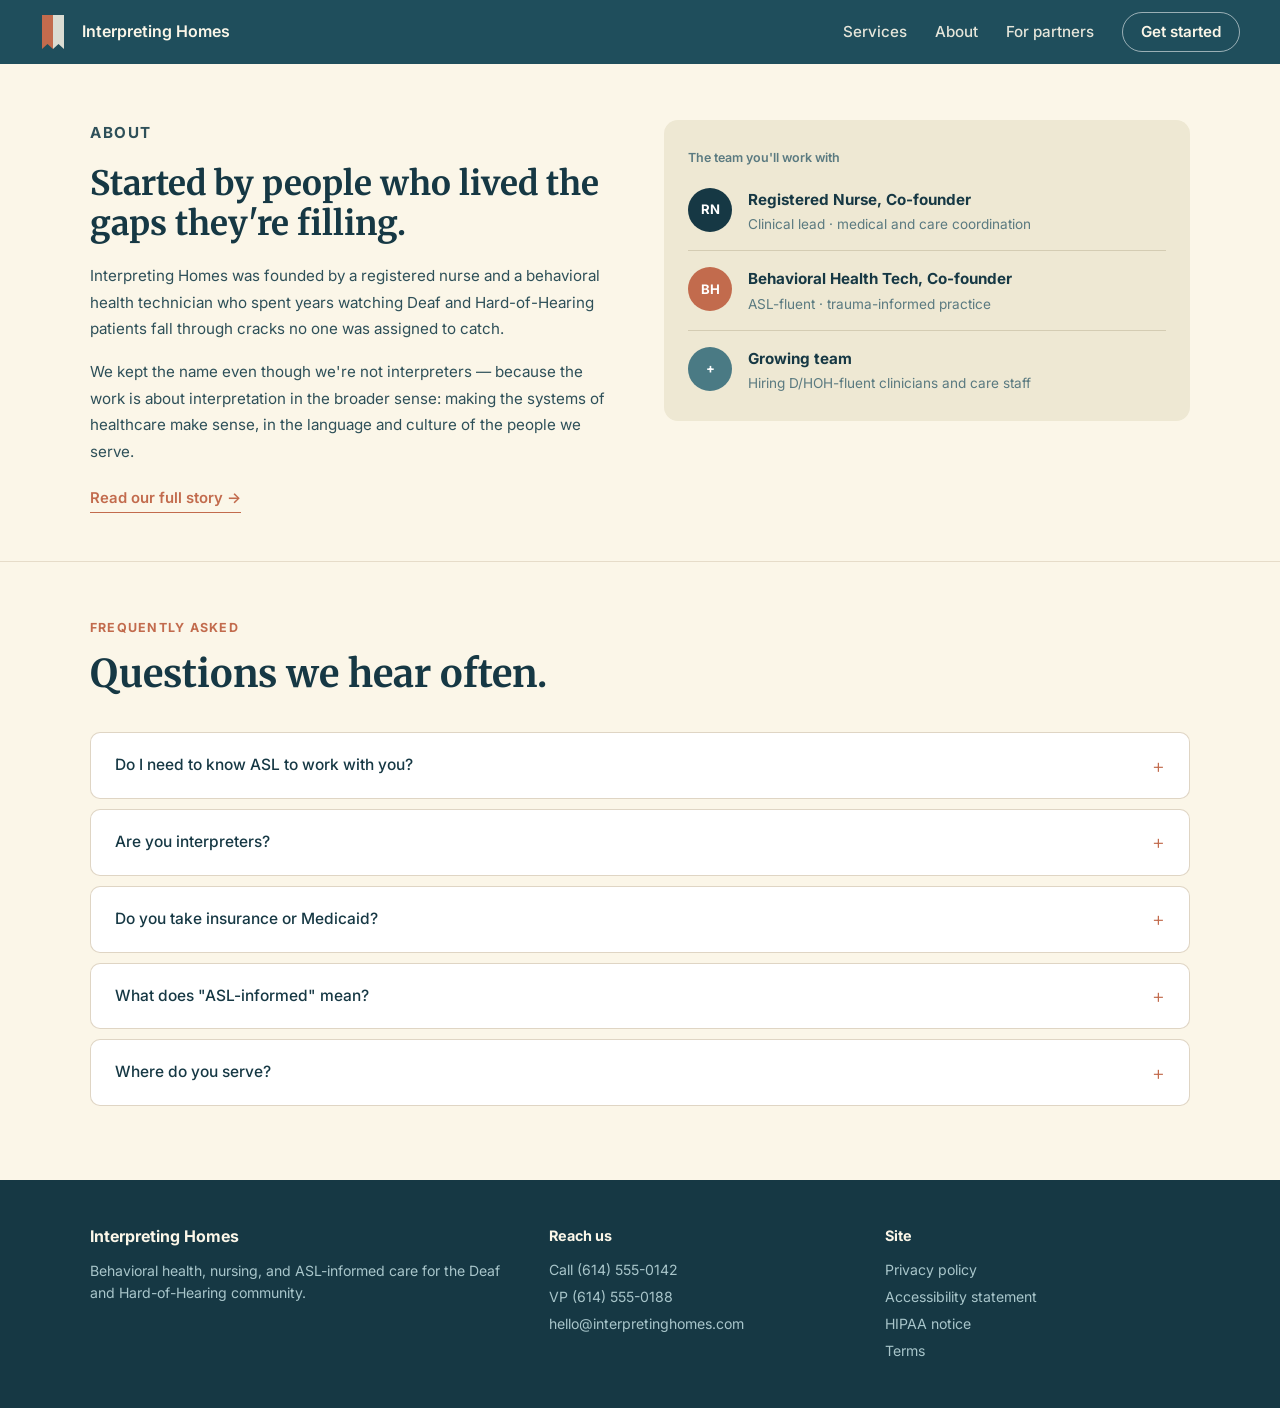
==== about.html @ 2255d0bb "Initial commit" ====
<!doctype html>
<html lang="en">
  <head>
    <meta charset="UTF-8" />
    <meta name="viewport" content="width=device-width, initial-scale=1.0" />
    <title>About | Interpreting Homes</title>
    <link rel="preconnect" href="https://fonts.googleapis.com" />
    <link rel="preconnect" href="https://fonts.gstatic.com" crossorigin />
    <link
      href="https://fonts.googleapis.com/css2?family=Inter:wght@300;400;500;600;700&family=Merriweather:wght@300;400;700;900&display=swap"
      rel="stylesheet"
    />
    <style>
      :root {
        --teal: #1f4e5c;
        --teal-dark: #163844;
        --cream: #fbf6e8;
        --cream-dark: #f2ebd3;
        --terra: #c26b4d;
        --terra-dark: #9b4f35;
      }
      *,
      *::before,
      *::after {
        box-sizing: border-box;
        margin: 0;
        padding: 0;
      }
      body {
        font-family: "Inter", system-ui, sans-serif;
        background: var(--cream);
        color: var(--teal-dark);
        line-height: 1.6;
      }
      h1,
      h2,
      h3,
      h4,
      h5,
      h6 {
        font-family: "Merriweather", Georgia, serif;
      }

      /* ── HEADER ── */
      header {
        background: var(--teal);
        padding: 0 40px;
        height: 64px;
        display: flex;
        align-items: center;
        justify-content: space-between;
      }
      .logo {
        display: flex;
        align-items: center;
        gap: 10px;
        text-decoration: none;
        color: var(--cream);
      }
      .logo-icon {
        width: 32px;
        height: 38px;
        flex-shrink: 0;
      }
      .logo-name {
        font-family: "Inter", sans-serif;
        font-weight: 600;
        font-size: 1rem;
        color: var(--cream);
      }
      nav {
        display: flex;
        align-items: center;
        gap: 28px;
      }
      nav a {
        color: var(--cream);
        text-decoration: none;
        font-size: 0.95rem;
        font-weight: 500;
        opacity: 0.9;
      }
      nav a:hover {
        opacity: 1;
      }
      .nav-cta {
        border: 1.5px solid rgba(255, 255, 255, 0.55) !important;
        border-radius: 999px !important;
        padding: 7px 18px !important;
        opacity: 1 !important;
        font-weight: 600 !important;
      }
      .nav-cta:hover {
        background: rgba(255, 255, 255, 0.08) !important;
      }

      /* ── ABOUT HERO ── */
      .about-section {
        padding: 56px 40px 48px;
        background: var(--cream);
      }
      .about-inner {
        max-width: 1100px;
        margin: auto;
        display: grid;
        grid-template-columns: 1fr 1fr;
        gap: 48px;
        align-items: start;
      }
      .section-eyebrow {
        font-family: "Inter", sans-serif;
        font-size: 0.78rem;
        font-weight: 700;
        text-transform: uppercase;
        letter-spacing: 0.1em;
        color: var(--terra);
        margin-bottom: 12px;
      }
      .about-left h2 {
        font-size: clamp(1.6rem, 2.8vw, 2.1rem);
        color: var(--teal-dark);
        line-height: 1.2;
        margin-bottom: 20px;
      }
      .about-left p {
        font-size: 0.95rem;
        color: #2e5059;
        line-height: 1.75;
        margin-bottom: 16px;
      }
      .about-left p:last-of-type {
        margin-bottom: 20px;
      }
      .link-arrow {
        display: inline-flex;
        align-items: center;
        gap: 4px;
        color: var(--terra);
        font-size: 0.93rem;
        font-weight: 600;
        text-decoration: none;
        border-bottom: 1.5px solid var(--terra);
        padding-bottom: 1px;
      }
      .link-arrow:hover {
        color: var(--terra-dark);
        border-color: var(--terra-dark);
      }

      /* ── TEAM CARD ── */
      .team-card {
        background: #eee8d3;
        border-radius: 14px;
        padding: 28px 24px;
      }
      .team-card-eyebrow {
        font-family: "Inter", sans-serif;
        font-size: 0.78rem;
        font-weight: 600;
        color: #5a7a80;
        margin-bottom: 20px;
      }
      .team-member {
        display: flex;
        align-items: flex-start;
        gap: 16px;
        padding: 16px 0;
        border-bottom: 1px solid rgba(180, 168, 140, 0.45);
      }
      .team-member:first-of-type {
        padding-top: 0;
      }
      .team-member:last-of-type {
        border-bottom: none;
        padding-bottom: 0;
      }
      .team-avatar {
        width: 44px;
        height: 44px;
        border-radius: 50%;
        display: flex;
        align-items: center;
        justify-content: center;
        font-family: "Inter", sans-serif;
        font-weight: 700;
        font-size: 0.82rem;
        color: #fff;
        flex-shrink: 0;
      }
      .avatar-rn {
        background: var(--teal-dark);
      }
      .avatar-bh {
        background: var(--terra);
      }
      .avatar-plus {
        background: #4a7a84;
      }
      .team-info h4 {
        font-family: "Inter", sans-serif;
        font-size: 0.95rem;
        font-weight: 700;
        color: var(--teal-dark);
        margin-bottom: 3px;
      }
      .team-info p {
        font-size: 0.85rem;
        color: #5a7a80;
        line-height: 1.4;
      }

      /* ── FAQ ── */
      .faq-section {
        padding: 56px 40px 64px;
        background: var(--cream);
        border-top: 1px solid rgba(210, 196, 172, 0.5);
      }
      .faq-inner {
        max-width: 1100px;
        margin: auto;
      }
      .faq-section h2 {
        font-size: clamp(1.7rem, 3vw, 2.4rem);
        color: var(--teal-dark);
        margin-bottom: 36px;
        line-height: 1.2;
      }
      .faq-list {
        display: flex;
        flex-direction: column;
        gap: 0;
      }
      .faq-item {
        background: #fff;
        border: 1px solid rgba(210, 196, 172, 0.7);
        border-radius: 10px;
        margin-bottom: 10px;
        overflow: hidden;
      }
      .faq-item summary {
        list-style: none;
        display: flex;
        justify-content: space-between;
        align-items: center;
        padding: 20px 24px;
        font-size: 0.97rem;
        font-weight: 500;
        color: var(--teal-dark);
        cursor: pointer;
        user-select: none;
      }
      .faq-item summary::-webkit-details-marker {
        display: none;
      }
      .faq-icon {
        color: var(--terra);
        font-size: 1.25rem;
        font-weight: 300;
        line-height: 1;
        flex-shrink: 0;
        transition: transform 0.2s;
      }
      .faq-item[open] .faq-icon {
        transform: rotate(45deg);
      }
      .faq-item .faq-body {
        padding: 0 24px 20px;
        font-size: 0.93rem;
        color: #2e5059;
        line-height: 1.7;
        border-top: 1px solid rgba(210, 196, 172, 0.4);
        padding-top: 16px;
      }

      /* ── FOOTER ── */
      footer {
        background: var(--teal-dark);
        color: var(--cream);
        padding: 44px 40px;
      }
      .footer-inner {
        max-width: 1100px;
        margin: auto;
        display: grid;
        grid-template-columns: 1.4fr 1fr 1fr;
        gap: 32px;
        align-items: start;
      }
      .footer-brand {
        font-weight: 700;
        font-size: 1rem;
        margin-bottom: 10px;
      }
      .footer-desc {
        color: #a8c5ca;
        font-size: 0.88rem;
        line-height: 1.6;
      }
      .footer-heading {
        font-weight: 700;
        font-size: 0.9rem;
        margin-bottom: 10px;
        color: var(--cream);
      }
      .footer-text {
        color: #a8c5ca;
        font-size: 0.88rem;
        line-height: 1.9;
      }
      .footer-text a {
        color: #a8c5ca;
        text-decoration: none;
      }
      .footer-text a:hover {
        text-decoration: underline;
      }

      /* ── RESPONSIVE ── */
      @media (max-width: 820px) {
        header {
          padding: 0 20px;
        }
        .about-section {
          padding: 44px 20px;
        }
        .about-inner {
          grid-template-columns: 1fr;
          gap: 32px;
        }
        .faq-section {
          padding: 44px 20px 52px;
        }
        footer {
          padding: 36px 20px;
        }
        .footer-inner {
          grid-template-columns: 1fr;
          gap: 24px;
        }
      }
    </style>
  </head>
  <body>
    <!-- HEADER -->
    <header>
      <a href="index.html" class="logo">
        <svg
          class="logo-icon"
          viewBox="0 0 32 38"
          fill="none"
          xmlns="http://www.w3.org/2000/svg"
        >
          <path d="M2 2h11v34l-5.5-5-5.5 5V2z" fill="#c26b4d" />
          <path d="M13 2h11v34l-5.5-5-5.5 5V2z" fill="#fbf6e8" opacity="0.85" />
        </svg>
        <span class="logo-name">Interpreting Homes</span>
      </a>
      <nav>
        <a href="services.html">Services</a>
        <a href="about.html">About</a>
        <a href="partners.html">For partners</a>
        <a href="get-started.html" class="nav-cta">Get started</a>
      </nav>
    </header>

    <main>
      <!-- ABOUT HERO -->
      <section class="about-section">
        <div class="about-inner">
          <div class="about-left">
            <p class="section-eyebrow">About</p>
            <h2>Started by people who lived the gaps they're filling.</h2>
            <p>
              Interpreting Homes was founded by a registered nurse and a
              behavioral health technician who spent years watching Deaf and
              Hard-of-Hearing patients fall through cracks no one was assigned
              to catch.
            </p>
            <p>
              We kept the name even though we're not interpreters — because the
              work is about interpretation in the broader sense: making the
              systems of healthcare make sense, in the language and culture of
              the people we serve.
            </p>
            <a href="#story" class="link-arrow">Read our full story →</a>
          </div>

          <div class="team-card">
            <p class="team-card-eyebrow">The team you'll work with</p>

            <div class="team-member">
              <div class="team-avatar avatar-rn">RN</div>
              <div class="team-info">
                <h4>Registered Nurse, Co-founder</h4>
                <p>Clinical lead · medical and care coordination</p>
              </div>
            </div>

            <div class="team-member">
              <div class="team-avatar avatar-bh">BH</div>
              <div class="team-info">
                <h4>Behavioral Health Tech, Co-founder</h4>
                <p>ASL-fluent · trauma-informed practice</p>
              </div>
            </div>

            <div class="team-member">
              <div class="team-avatar avatar-plus">+</div>
              <div class="team-info">
                <h4>Growing team</h4>
                <p>Hiring D/HOH-fluent clinicians and care staff</p>
              </div>
            </div>
          </div>
        </div>
      </section>

      <!-- FAQ -->
      <section class="faq-section">
        <div class="faq-inner">
          <p class="section-eyebrow">Frequently asked</p>
          <h2>Questions we hear often.</h2>

          <div class="faq-list">
            <details class="faq-item">
              <summary>
                Do I need to know ASL to work with you?
                <span class="faq-icon">+</span>
              </summary>
              <div class="faq-body">
                No. We can provide support in ASL, spoken English, or both. Our
                team meets you in whatever communication mode works best for
                you.
              </div>
            </details>

            <details class="faq-item">
              <summary>
                Are you interpreters?
                <span class="faq-icon">+</span>
              </summary>
              <div class="faq-body">
                No. We are not RID/BEI-credentialed interpreters and do not
                provide independent interpreting services. We offer ASL-informed
                health navigation — guidance and advocacy alongside your medical
                team, not in place of a qualified interpreter.
              </div>
            </details>

            <details class="faq-item">
              <summary>
                Do you take insurance or Medicaid?
                <span class="faq-icon">+</span>
              </summary>
              <div class="faq-body">
                Payment options are confirmed when we connect so we can match
                you to the right service and funding source.
              </div>
            </details>

            <details class="faq-item">
              <summary>
                What does "ASL-informed" mean?
                <span class="faq-icon">+</span>
              </summary>
              <div class="faq-body">
                It means our team has deep fluency in ASL and Deaf culture — not
                just basic signing. We understand the communication norms, the
                history, and the preferences of the community we serve, and we
                bring that into every interaction.
              </div>
            </details>

            <details class="faq-item">
              <summary>
                Where do you serve?
                <span class="faq-icon">+</span>
              </summary>
              <div class="faq-body">
                In-person visits are available in Greater Columbus, Ohio.
                Telehealth services may be available across Ohio depending on
                the service type.
              </div>
            </details>
          </div>
        </div>
      </section>
    </main>

    <!-- FOOTER -->
    <footer>
      <div class="footer-inner">
        <div>
          <p class="footer-brand">Interpreting Homes</p>
          <p class="footer-desc">
            Behavioral health, nursing, and ASL-informed care for the Deaf and
            Hard-of-Hearing community.
          </p>
        </div>
        <div>
          <p class="footer-heading">Reach us</p>
          <p class="footer-text">
            Call (614) 555-0142<br />
            VP (614) 555-0188<br />
            hello@interpretinghomes.com
          </p>
        </div>
        <div>
          <p class="footer-heading">Site</p>
          <p class="footer-text">
            <a href="legal/privacy-policy.html">Privacy policy</a><br />
            <a href="legal/accessibility-statement.html"
              >Accessibility statement</a
            ><br />
            <a href="legal/hipaa-notice.html">HIPAA notice</a><br />
            <a href="legal/terms.html">Terms</a>
          </p>
        </div>
      </div>
    </footer>
  </body>
</html>
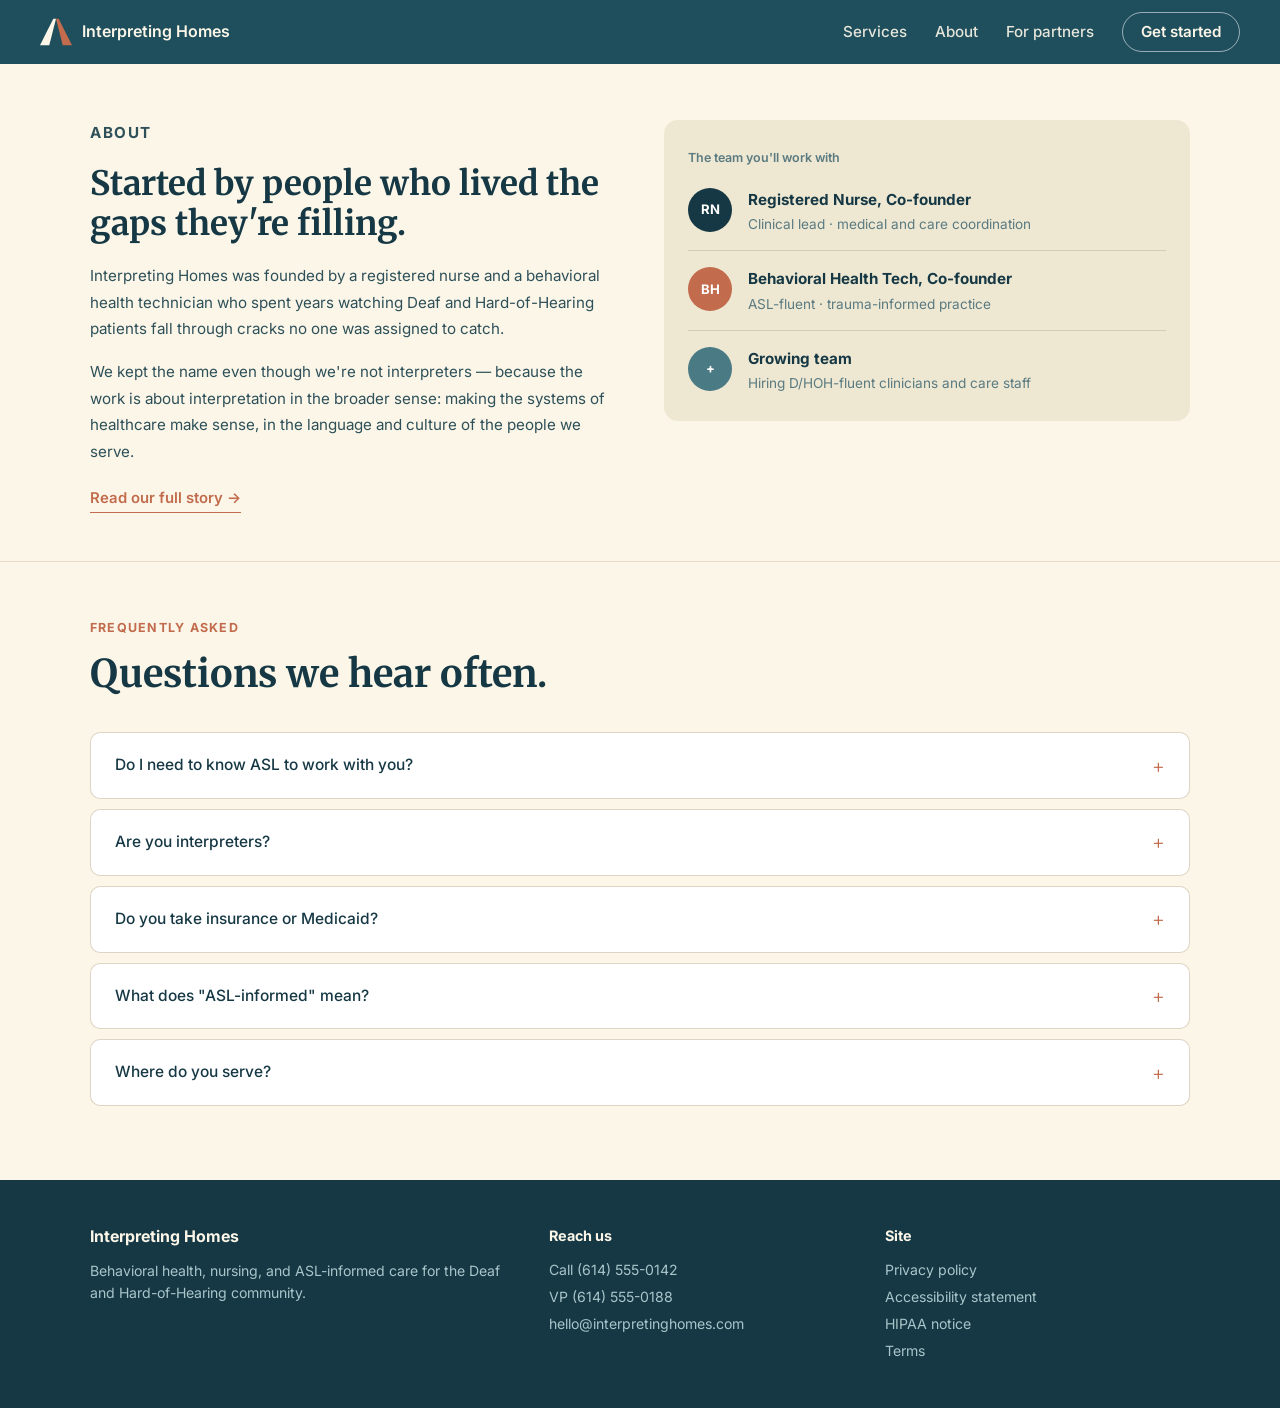
==== commit 6fdec84d: "Adding logo" ====
--- a/about.html
+++ b/about.html
@@ -344,12 +344,11 @@
     <!-- HEADER -->
     <header>
       <a href="index.html" class="logo">
-        <svg
+        <img
+          src="./assets/logo.svg"
+          alt="Interpreting Homes"
           class="logo-icon"
-          viewBox="0 0 32 38"
-          fill="none"
-          xmlns="http://www.w3.org/2000/svg"
-        >
+        />
           <path d="M2 2h11v34l-5.5-5-5.5 5V2z" fill="#c26b4d" />
           <path d="M13 2h11v34l-5.5-5-5.5 5V2z" fill="#fbf6e8" opacity="0.85" />
         </svg>
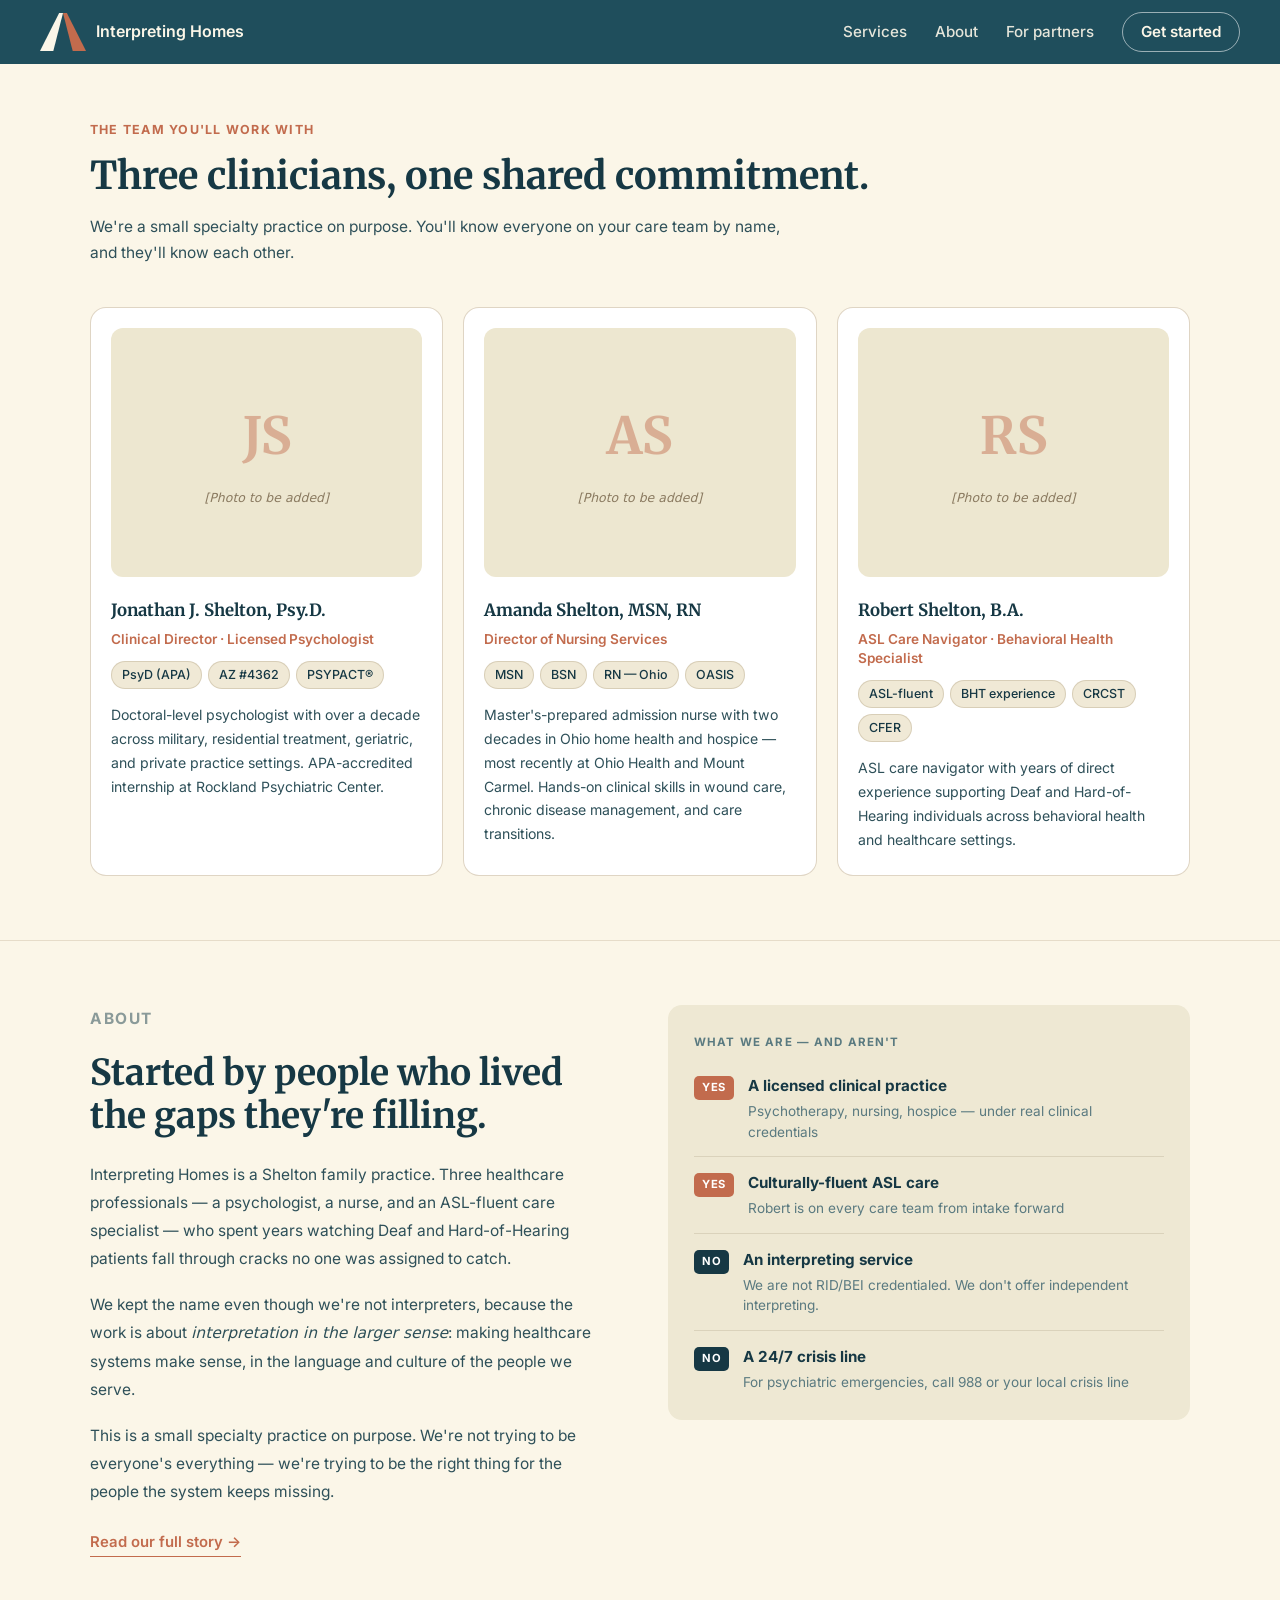
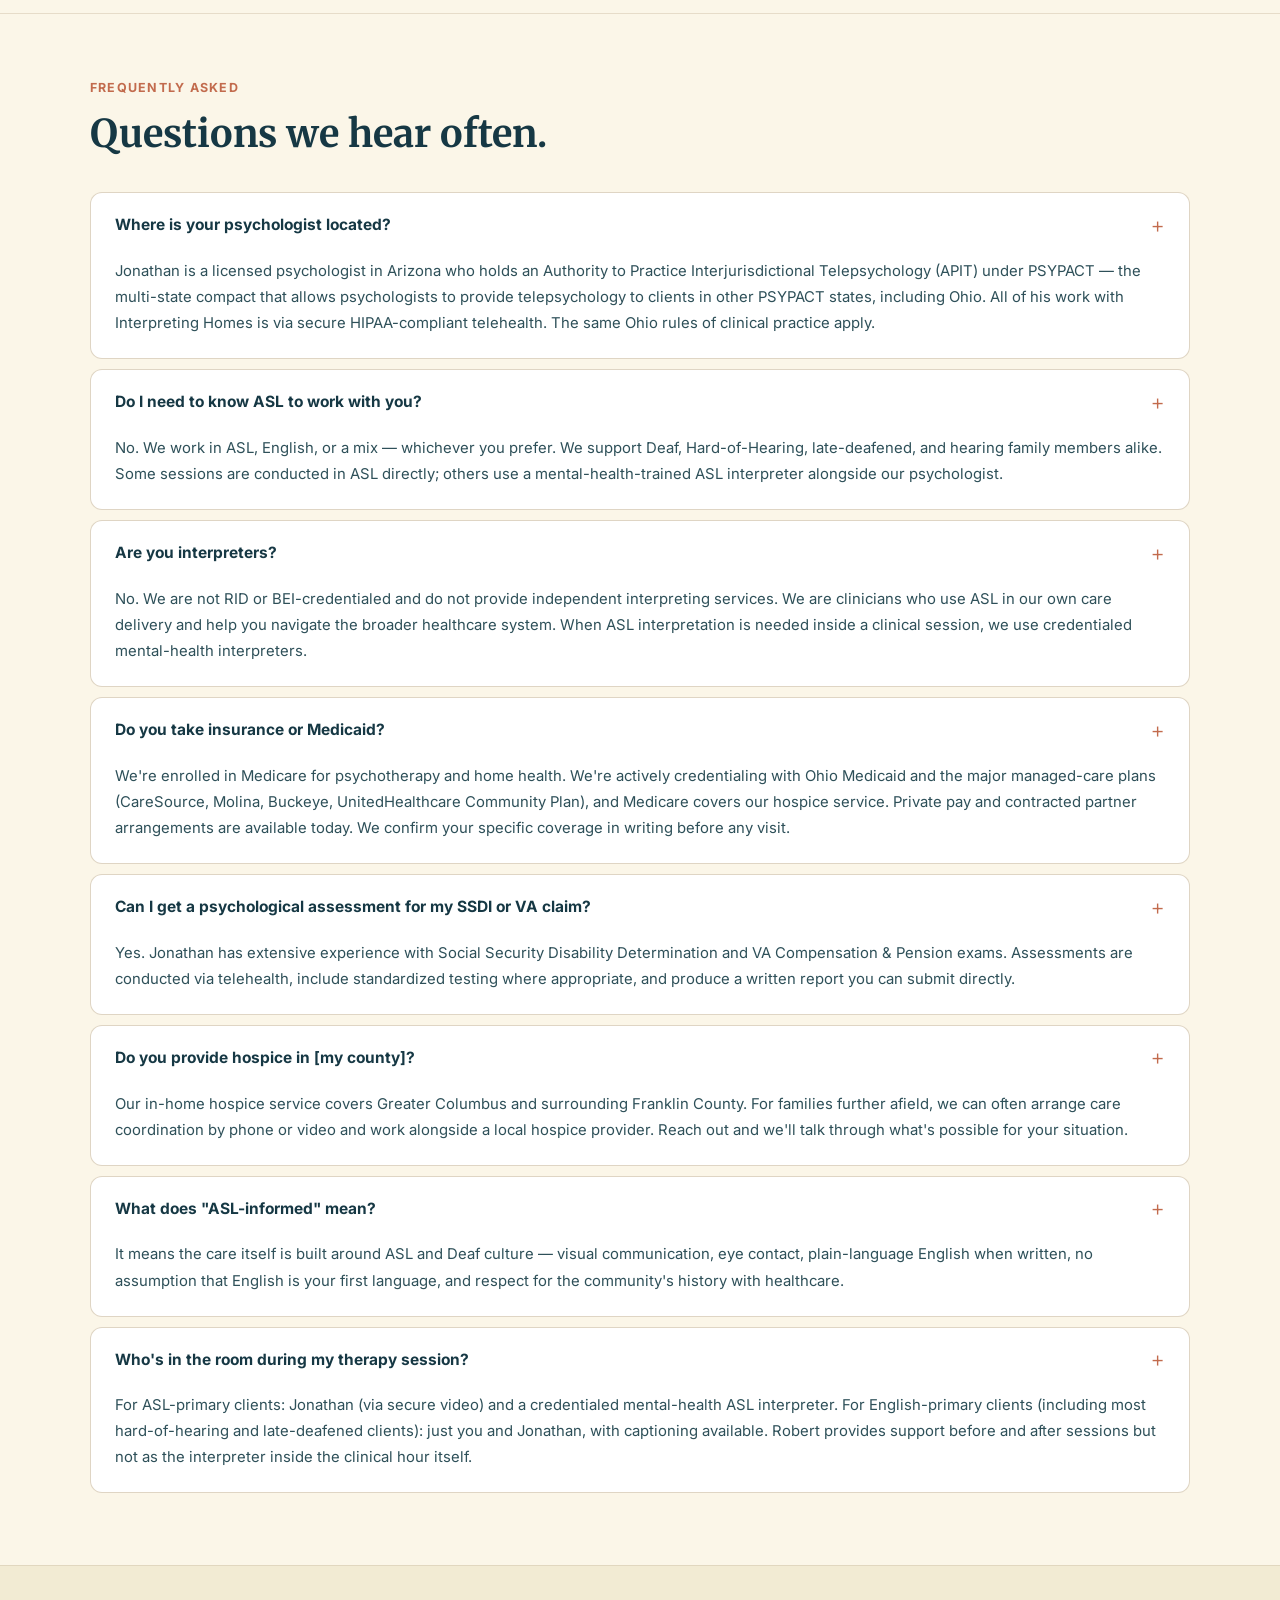
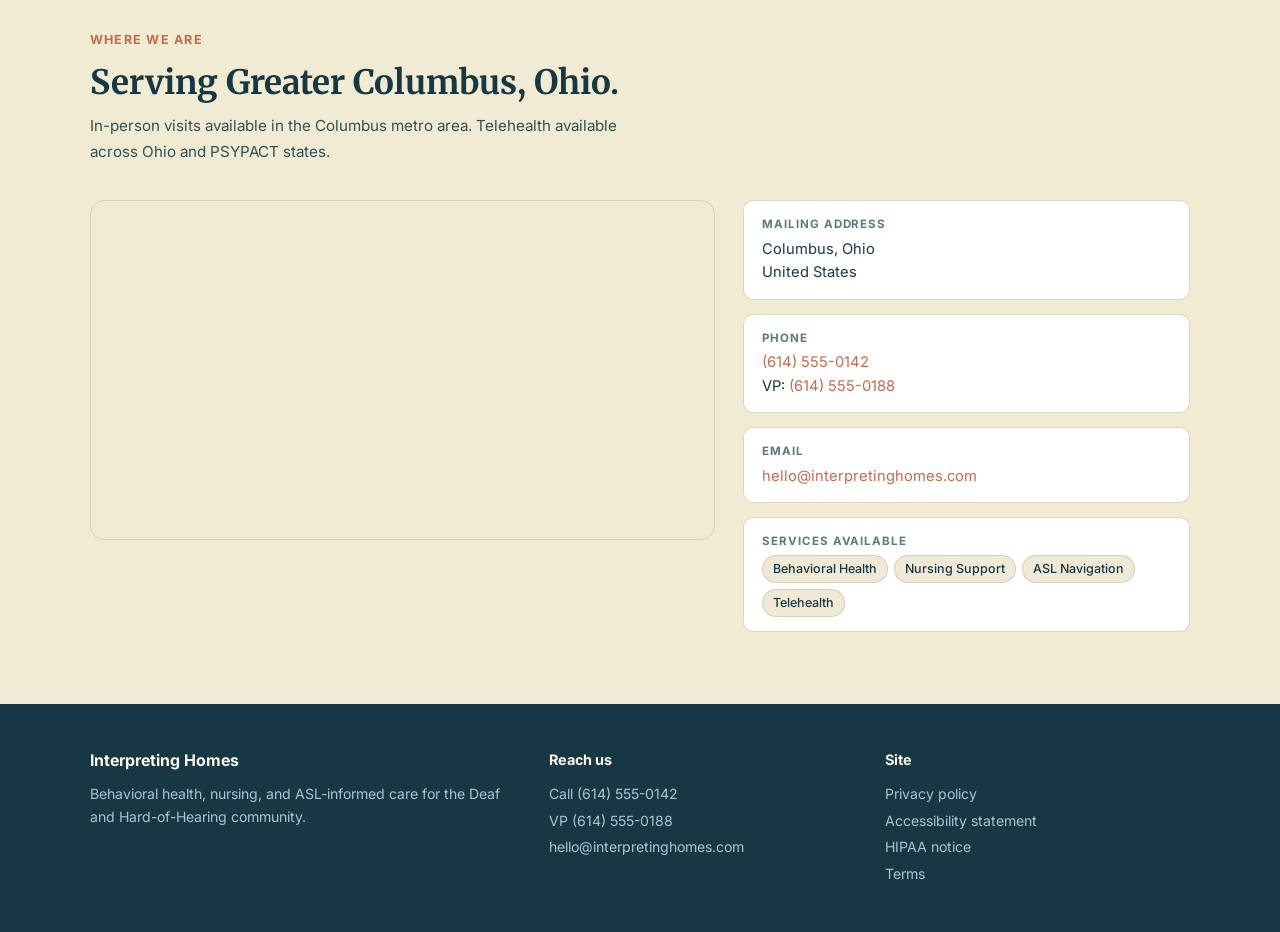
==== commit 5f46b789: "Changes in About page adding Team details and location" ====
--- a/about.html
+++ b/about.html
@@ -58,8 +58,8 @@
         color: var(--cream);
       }
       .logo-icon {
-        width: 32px;
         height: 38px;
+        width: auto;
         flex-shrink: 0;
       }
       .logo-name {
@@ -94,42 +94,151 @@
         background: rgba(255, 255, 255, 0.08) !important;
       }
 
-      /* ── ABOUT HERO ── */
+      /* ── SHARED ── */
+      .section-eyebrow {
+        font-family: "Inter", sans-serif;
+        font-size: 0.78rem;
+        font-weight: 700;
+        text-transform: uppercase;
+        letter-spacing: 0.1em;
+        color: var(--terra);
+        margin-bottom: 12px;
+      }
+
+      /* ── TEAM SECTION ── */
+      .team-section {
+        padding: 56px 40px 64px;
+        background: var(--cream);
+        border-bottom: 1px solid rgba(210, 196, 172, 0.5);
+      }
+      .team-inner {
+        max-width: 1100px;
+        margin: auto;
+      }
+      .team-section h2 {
+        font-size: clamp(1.8rem, 3vw, 2.5rem);
+        color: var(--teal-dark);
+        margin-bottom: 16px;
+        line-height: 1.2;
+      }
+      .team-intro {
+        font-size: 0.97rem;
+        color: #2e5059;
+        max-width: 700px;
+        line-height: 1.7;
+        margin-bottom: 40px;
+      }
+      .team-grid {
+        display: grid;
+        grid-template-columns: repeat(3, 1fr);
+        gap: 20px;
+      }
+      .team-card {
+        background: #fff;
+        border: 1px solid rgba(210, 196, 172, 0.7);
+        border-radius: 16px;
+        overflow: hidden;
+        padding: 20px 20px 24px;
+      }
+      .team-photo {
+        background: #ede7d0;
+        border-radius: 12px;
+        width: 100%;
+        aspect-ratio: 4/3.2;
+        display: flex;
+        flex-direction: column;
+        align-items: center;
+        justify-content: center;
+        margin-bottom: 20px;
+        gap: 10px;
+      }
+      .team-initials {
+        font-family: "Merriweather", Georgia, serif;
+        font-size: 3.2rem;
+        font-weight: 700;
+        color: var(--terra);
+        opacity: 0.45;
+      }
+      .team-photo-label {
+        font-size: 0.78rem;
+        color: #8a7a60;
+        font-style: italic;
+      }
+      .team-card h3 {
+        font-family: "Merriweather", Georgia, serif;
+        font-size: 1.05rem;
+        font-weight: 700;
+        color: var(--teal-dark);
+        margin-bottom: 6px;
+      }
+      .team-role {
+        font-family: "Inter", sans-serif;
+        font-size: 0.85rem;
+        font-weight: 600;
+        color: var(--terra);
+        margin-bottom: 12px;
+        line-height: 1.4;
+      }
+      .team-tags {
+        display: flex;
+        flex-wrap: wrap;
+        gap: 6px;
+        margin-bottom: 14px;
+      }
+      .tag {
+        font-family: "Inter", sans-serif;
+        font-size: 0.78rem;
+        font-weight: 500;
+        color: var(--teal-dark);
+        background: #f0e9d6;
+        border: 1px solid rgba(180, 165, 135, 0.4);
+        border-radius: 999px;
+        padding: 3px 10px;
+      }
+      .team-bio {
+        font-size: 0.88rem;
+        color: #2e5059;
+        line-height: 1.7;
+      }
+
+      /* ── ABOUT STORY ── */
       .about-section {
-        padding: 56px 40px 48px;
+        padding: 64px 40px 56px;
         background: var(--cream);
+        border-bottom: 1px solid rgba(210, 196, 172, 0.5);
       }
       .about-inner {
         max-width: 1100px;
         margin: auto;
         display: grid;
         grid-template-columns: 1fr 1fr;
-        gap: 48px;
+        gap: 56px;
         align-items: start;
       }
-      .section-eyebrow {
+      .about-eyebrow {
         font-family: "Inter", sans-serif;
         font-size: 0.78rem;
         font-weight: 700;
         text-transform: uppercase;
         letter-spacing: 0.1em;
-        color: var(--terra);
-        margin-bottom: 12px;
+        color: var(--teal-dark);
+        opacity: 0.55;
+        margin-bottom: 14px;
       }
       .about-left h2 {
-        font-size: clamp(1.6rem, 2.8vw, 2.1rem);
+        font-size: clamp(1.7rem, 2.8vw, 2.4rem);
         color: var(--teal-dark);
         line-height: 1.2;
-        margin-bottom: 20px;
+        margin-bottom: 24px;
       }
       .about-left p {
-        font-size: 0.95rem;
+        font-size: 0.97rem;
         color: #2e5059;
-        line-height: 1.75;
-        margin-bottom: 16px;
+        line-height: 1.8;
+        margin-bottom: 18px;
       }
       .about-left p:last-of-type {
-        margin-bottom: 20px;
+        margin-bottom: 24px;
       }
       .link-arrow {
         display: inline-flex;
@@ -147,73 +256,69 @@
         border-color: var(--terra-dark);
       }
 
-      /* ── TEAM CARD ── */
-      .team-card {
+      /* ── YES/NO CARD ── */
+      .yesno-card {
         background: #eee8d3;
         border-radius: 14px;
-        padding: 28px 24px;
-      }
-      .team-card-eyebrow {
+        padding: 28px 26px;
+      }
+      .yesno-eyebrow {
         font-family: "Inter", sans-serif;
-        font-size: 0.78rem;
-        font-weight: 600;
+        font-size: 0.72rem;
+        font-weight: 700;
+        text-transform: uppercase;
+        letter-spacing: 0.1em;
         color: #5a7a80;
-        margin-bottom: 20px;
-      }
-      .team-member {
+        margin-bottom: 22px;
+      }
+      .yesno-item {
         display: flex;
+        gap: 14px;
         align-items: flex-start;
-        gap: 16px;
-        padding: 16px 0;
-        border-bottom: 1px solid rgba(180, 168, 140, 0.45);
-      }
-      .team-member:first-of-type {
+        padding: 14px 0;
+        border-bottom: 1px solid rgba(180, 168, 140, 0.35);
+      }
+      .yesno-item:first-of-type {
         padding-top: 0;
       }
-      .team-member:last-of-type {
+      .yesno-item:last-of-type {
         border-bottom: none;
         padding-bottom: 0;
       }
-      .team-avatar {
-        width: 44px;
-        height: 44px;
-        border-radius: 50%;
-        display: flex;
-        align-items: center;
-        justify-content: center;
+      .yesno-badge {
         font-family: "Inter", sans-serif;
-        font-weight: 700;
-        font-size: 0.82rem;
+        font-size: 0.7rem;
+        font-weight: 700;
+        letter-spacing: 0.05em;
         color: #fff;
+        border-radius: 5px;
+        padding: 3px 8px;
         flex-shrink: 0;
-      }
-      .avatar-rn {
+        margin-top: 2px;
+      }
+      .badge-yes {
+        background: var(--terra);
+      }
+      .badge-no {
         background: var(--teal-dark);
       }
-      .avatar-bh {
-        background: var(--terra);
-      }
-      .avatar-plus {
-        background: #4a7a84;
-      }
-      .team-info h4 {
+      .yesno-text h4 {
         font-family: "Inter", sans-serif;
         font-size: 0.95rem;
         font-weight: 700;
         color: var(--teal-dark);
         margin-bottom: 3px;
       }
-      .team-info p {
+      .yesno-text p {
         font-size: 0.85rem;
         color: #5a7a80;
-        line-height: 1.4;
+        line-height: 1.5;
       }
 
       /* ── FAQ ── */
       .faq-section {
-        padding: 56px 40px 64px;
+        padding: 64px 40px 72px;
         background: var(--cream);
-        border-top: 1px solid rgba(210, 196, 172, 0.5);
       }
       .faq-inner {
         max-width: 1100px;
@@ -228,13 +333,12 @@
       .faq-list {
         display: flex;
         flex-direction: column;
-        gap: 0;
+        gap: 10px;
       }
       .faq-item {
         background: #fff;
         border: 1px solid rgba(210, 196, 172, 0.7);
-        border-radius: 10px;
-        margin-bottom: 10px;
+        border-radius: 12px;
         overflow: hidden;
       }
       .faq-item summary {
@@ -244,32 +348,105 @@
         align-items: center;
         padding: 20px 24px;
         font-size: 0.97rem;
-        font-weight: 500;
+        font-weight: 700;
         color: var(--teal-dark);
         cursor: pointer;
         user-select: none;
+        gap: 16px;
       }
       .faq-item summary::-webkit-details-marker {
         display: none;
       }
       .faq-icon {
         color: var(--terra);
-        font-size: 1.25rem;
-        font-weight: 300;
-        line-height: 1;
+        font-size: 1.1rem;
+        font-weight: 400;
         flex-shrink: 0;
         transition: transform 0.2s;
+        line-height: 1;
       }
       .faq-item[open] .faq-icon {
         transform: rotate(45deg);
       }
-      .faq-item .faq-body {
-        padding: 0 24px 20px;
+      .faq-body {
+        padding: 0 24px 22px;
         font-size: 0.93rem;
         color: #2e5059;
+        line-height: 1.75;
+      }
+
+      /* ── LOCATION ── */
+      .location-section {
+        padding: 64px 40px 72px;
+        background: var(--cream-dark);
+        border-top: 1px solid rgba(210, 196, 172, 0.5);
+      }
+      .location-inner {
+        max-width: 1100px;
+        margin: auto;
+      }
+      .location-section h2 {
+        font-size: clamp(1.6rem, 2.8vw, 2.1rem);
+        color: var(--teal-dark);
+        margin-bottom: 10px;
+        line-height: 1.2;
+      }
+      .location-lead {
+        font-size: 0.95rem;
+        color: #2e5059;
+        margin-bottom: 36px;
         line-height: 1.7;
-        border-top: 1px solid rgba(210, 196, 172, 0.4);
-        padding-top: 16px;
+        max-width: 560px;
+      }
+      .location-grid {
+        display: grid;
+        grid-template-columns: 1.4fr 1fr;
+        gap: 28px;
+        align-items: start;
+      }
+      .location-map {
+        border-radius: 14px;
+        overflow: hidden;
+        height: 340px;
+        border: 1px solid rgba(210, 196, 172, 0.7);
+      }
+      .location-details {
+        display: flex;
+        flex-direction: column;
+        gap: 14px;
+      }
+      .location-card {
+        background: #fff;
+        border: 1px solid rgba(210, 196, 172, 0.7);
+        border-radius: 10px;
+        padding: 14px 18px;
+      }
+      .loc-label {
+        font-family: "Inter", sans-serif;
+        font-size: 0.72rem;
+        font-weight: 700;
+        text-transform: uppercase;
+        letter-spacing: 0.08em;
+        color: #5a7a80;
+        margin-bottom: 4px;
+      }
+      .loc-value {
+        font-size: 0.92rem;
+        color: var(--teal-dark);
+        line-height: 1.6;
+      }
+      .loc-value a {
+        color: var(--terra);
+        text-decoration: none;
+      }
+      .loc-value a:hover {
+        text-decoration: underline;
+      }
+      .loc-tags {
+        display: flex;
+        flex-wrap: wrap;
+        gap: 6px;
+        margin-top: 4px;
       }
 
       /* ── FOOTER ── */
@@ -316,23 +493,30 @@
       }
 
       /* ── RESPONSIVE ── */
-      @media (max-width: 820px) {
+      @media (max-width: 900px) {
         header {
           padding: 0 20px;
         }
-        .about-section {
-          padding: 44px 20px;
+        .team-section,
+        .about-section,
+        .faq-section {
+          padding-left: 20px;
+          padding-right: 20px;
+        }
+        .team-grid {
+          grid-template-columns: 1fr;
         }
         .about-inner {
           grid-template-columns: 1fr;
           gap: 32px;
         }
-        .faq-section {
-          padding: 44px 20px 52px;
+        .location-grid {
+          grid-template-columns: 1fr;
         }
-        footer {
-          padding: 36px 20px;
+        .location-map {
+          height: 260px;
         }
+
         .footer-inner {
           grid-template-columns: 1fr;
           gap: 24px;
@@ -349,9 +533,6 @@
           alt="Interpreting Homes"
           class="logo-icon"
         />
-          <path d="M2 2h11v34l-5.5-5-5.5 5V2z" fill="#c26b4d" />
-          <path d="M13 2h11v34l-5.5-5-5.5 5V2z" fill="#fbf6e8" opacity="0.85" />
-        </svg>
         <span class="logo-name">Interpreting Homes</span>
       </a>
       <nav>
@@ -363,124 +544,327 @@
     </header>
 
     <main>
-      <!-- ABOUT HERO -->
-      <section class="about-section">
-        <div class="about-inner">
-          <div class="about-left">
-            <p class="section-eyebrow">About</p>
-            <h2>Started by people who lived the gaps they're filling.</h2>
-            <p>
-              Interpreting Homes was founded by a registered nurse and a
-              behavioral health technician who spent years watching Deaf and
-              Hard-of-Hearing patients fall through cracks no one was assigned
-              to catch.
-            </p>
-            <p>
-              We kept the name even though we're not interpreters — because the
-              work is about interpretation in the broader sense: making the
-              systems of healthcare make sense, in the language and culture of
-              the people we serve.
-            </p>
-            <a href="#story" class="link-arrow">Read our full story →</a>
-          </div>
-
-          <div class="team-card">
-            <p class="team-card-eyebrow">The team you'll work with</p>
-
-            <div class="team-member">
-              <div class="team-avatar avatar-rn">RN</div>
-              <div class="team-info">
-                <h4>Registered Nurse, Co-founder</h4>
-                <p>Clinical lead · medical and care coordination</p>
-              </div>
+      <!-- TEAM SECTION (existing) -->
+      <section class="team-section">
+        <div class="team-inner">
+          <p class="section-eyebrow">The team you'll work with</p>
+          <h2>Three clinicians, one shared commitment.</h2>
+          <p class="team-intro">
+            We're a small specialty practice on purpose. You'll know everyone on
+            your care team by name, and they'll know each other.
+          </p>
+          <div class="team-grid">
+            <div class="team-card">
+              <div class="team-photo">
+                <span class="team-initials">JS</span>
+                <span class="team-photo-label">[Photo to be added]</span>
+              </div>
+              <h3>Jonathan J. Shelton, Psy.D.</h3>
+              <p class="team-role">Clinical Director · Licensed Psychologist</p>
+              <div class="team-tags">
+                <span class="tag">PsyD (APA)</span>
+                <span class="tag">AZ #4362</span>
+                <span class="tag">PSYPACT®</span>
+              </div>
+              <p class="team-bio">
+                Doctoral-level psychologist with over a decade across military,
+                residential treatment, geriatric, and private practice settings.
+                APA-accredited internship at Rockland Psychiatric Center.
+              </p>
             </div>
-
-            <div class="team-member">
-              <div class="team-avatar avatar-bh">BH</div>
-              <div class="team-info">
-                <h4>Behavioral Health Tech, Co-founder</h4>
-                <p>ASL-fluent · trauma-informed practice</p>
-              </div>
+            <div class="team-card">
+              <div class="team-photo">
+                <span class="team-initials">AS</span>
+                <span class="team-photo-label">[Photo to be added]</span>
+              </div>
+              <h3>Amanda Shelton, MSN, RN</h3>
+              <p class="team-role">Director of Nursing Services</p>
+              <div class="team-tags">
+                <span class="tag">MSN</span>
+                <span class="tag">BSN</span>
+                <span class="tag">RN — Ohio</span>
+                <span class="tag">OASIS</span>
+              </div>
+              <p class="team-bio">
+                Master's-prepared admission nurse with two decades in Ohio home
+                health and hospice — most recently at Ohio Health and Mount
+                Carmel. Hands-on clinical skills in wound care, chronic disease
+                management, and care transitions.
+              </p>
             </div>
-
-            <div class="team-member">
-              <div class="team-avatar avatar-plus">+</div>
-              <div class="team-info">
-                <h4>Growing team</h4>
-                <p>Hiring D/HOH-fluent clinicians and care staff</p>
-              </div>
+            <div class="team-card">
+              <div class="team-photo">
+                <span class="team-initials">RS</span>
+                <span class="team-photo-label">[Photo to be added]</span>
+              </div>
+              <h3>Robert Shelton, B.A.</h3>
+              <p class="team-role">
+                ASL Care Navigator · Behavioral Health Specialist
+              </p>
+              <div class="team-tags">
+                <span class="tag">ASL-fluent</span>
+                <span class="tag">BHT experience</span>
+                <span class="tag">CRCST</span>
+                <span class="tag">CFER</span>
+              </div>
+              <p class="team-bio">
+                ASL care navigator with years of direct experience supporting
+                Deaf and Hard-of-Hearing individuals across behavioral health
+                and healthcare settings.
+              </p>
             </div>
           </div>
         </div>
       </section>
 
-      <!-- FAQ -->
+      <!-- ABOUT STORY (screenshot 1) -->
+      <section class="about-section">
+        <div class="about-inner">
+          <div class="about-left">
+            <p class="about-eyebrow">About</p>
+            <h2>Started by people who lived the gaps they're filling.</h2>
+            <p>
+              Interpreting Homes is a Shelton family practice. Three healthcare
+              professionals — a psychologist, a nurse, and an ASL-fluent care
+              specialist — who spent years watching Deaf and Hard-of-Hearing
+              patients fall through cracks no one was assigned to catch.
+            </p>
+            <p>
+              We kept the name even though we're not interpreters, because the
+              work is about <em>interpretation in the larger sense</em>: making
+              healthcare systems make sense, in the language and culture of the
+              people we serve.
+            </p>
+            <p>
+              This is a small specialty practice on purpose. We're not trying to
+              be everyone's everything — we're trying to be the right thing for
+              the people the system keeps missing.
+            </p>
+            <a href="#story" class="link-arrow">Read our full story →</a>
+          </div>
+
+          <div class="yesno-card">
+            <p class="yesno-eyebrow">What we are — and aren't</p>
+
+            <div class="yesno-item">
+              <span class="yesno-badge badge-yes">YES</span>
+              <div class="yesno-text">
+                <h4>A licensed clinical practice</h4>
+                <p>
+                  Psychotherapy, nursing, hospice — under real clinical
+                  credentials
+                </p>
+              </div>
+            </div>
+            <div class="yesno-item">
+              <span class="yesno-badge badge-yes">YES</span>
+              <div class="yesno-text">
+                <h4>Culturally-fluent ASL care</h4>
+                <p>Robert is on every care team from intake forward</p>
+              </div>
+            </div>
+            <div class="yesno-item">
+              <span class="yesno-badge badge-no">NO</span>
+              <div class="yesno-text">
+                <h4>An interpreting service</h4>
+                <p>
+                  We are not RID/BEI credentialed. We don't offer independent
+                  interpreting.
+                </p>
+              </div>
+            </div>
+            <div class="yesno-item">
+              <span class="yesno-badge badge-no">NO</span>
+              <div class="yesno-text">
+                <h4>A 24/7 crisis line</h4>
+                <p>
+                  For psychiatric emergencies, call 988 or your local crisis
+                  line
+                </p>
+              </div>
+            </div>
+          </div>
+        </div>
+      </section>
+
+      <!-- FAQ (screenshots 2 & 3) -->
       <section class="faq-section">
         <div class="faq-inner">
           <p class="section-eyebrow">Frequently asked</p>
           <h2>Questions we hear often.</h2>
-
           <div class="faq-list">
-            <details class="faq-item">
+            <details class="faq-item" open>
+              <summary>
+                Where is your psychologist located?
+                <span class="faq-icon">×</span>
+              </summary>
+              <div class="faq-body">
+                Jonathan is a licensed psychologist in Arizona who holds an
+                Authority to Practice Interjurisdictional Telepsychology (APIT)
+                under PSYPACT — the multi-state compact that allows
+                psychologists to provide telepsychology to clients in other
+                PSYPACT states, including Ohio. All of his work with
+                Interpreting Homes is via secure HIPAA-compliant telehealth. The
+                same Ohio rules of clinical practice apply.
+              </div>
+            </details>
+
+            <details class="faq-item" open>
               <summary>
                 Do I need to know ASL to work with you?
-                <span class="faq-icon">+</span>
+                <span class="faq-icon">×</span>
               </summary>
               <div class="faq-body">
-                No. We can provide support in ASL, spoken English, or both. Our
-                team meets you in whatever communication mode works best for
-                you.
+                No. We work in ASL, English, or a mix — whichever you prefer. We
+                support Deaf, Hard-of-Hearing, late-deafened, and hearing family
+                members alike. Some sessions are conducted in ASL directly;
+                others use a mental-health-trained ASL interpreter alongside our
+                psychologist.
               </div>
             </details>
 
-            <details class="faq-item">
+            <details class="faq-item" open>
               <summary>
-                Are you interpreters?
-                <span class="faq-icon">+</span>
+                Are you interpreters? <span class="faq-icon">×</span>
               </summary>
               <div class="faq-body">
-                No. We are not RID/BEI-credentialed interpreters and do not
-                provide independent interpreting services. We offer ASL-informed
-                health navigation — guidance and advocacy alongside your medical
-                team, not in place of a qualified interpreter.
+                No. We are not RID or BEI-credentialed and do not provide
+                independent interpreting services. We are clinicians who use ASL
+                in our own care delivery and help you navigate the broader
+                healthcare system. When ASL interpretation is needed inside a
+                clinical session, we use credentialed mental-health
+                interpreters.
               </div>
             </details>
 
-            <details class="faq-item">
+            <details class="faq-item" open>
               <summary>
                 Do you take insurance or Medicaid?
-                <span class="faq-icon">+</span>
+                <span class="faq-icon">×</span>
               </summary>
               <div class="faq-body">
-                Payment options are confirmed when we connect so we can match
-                you to the right service and funding source.
+                We're enrolled in Medicare for psychotherapy and home health.
+                We're actively credentialing with Ohio Medicaid and the major
+                managed-care plans (CareSource, Molina, Buckeye,
+                UnitedHealthcare Community Plan), and Medicare covers our
+                hospice service. Private pay and contracted partner arrangements
+                are available today. We confirm your specific coverage in
+                writing before any visit.
               </div>
             </details>
 
-            <details class="faq-item">
+            <details class="faq-item" open>
               <summary>
-                What does "ASL-informed" mean?
-                <span class="faq-icon">+</span>
+                Can I get a psychological assessment for my SSDI or VA claim?
+                <span class="faq-icon">×</span>
               </summary>
               <div class="faq-body">
-                It means our team has deep fluency in ASL and Deaf culture — not
-                just basic signing. We understand the communication norms, the
-                history, and the preferences of the community we serve, and we
-                bring that into every interaction.
+                Yes. Jonathan has extensive experience with Social Security
+                Disability Determination and VA Compensation &amp; Pension
+                exams. Assessments are conducted via telehealth, include
+                standardized testing where appropriate, and produce a written
+                report you can submit directly.
               </div>
             </details>
 
-            <details class="faq-item">
+            <details class="faq-item" open>
               <summary>
-                Where do you serve?
-                <span class="faq-icon">+</span>
+                Do you provide hospice in [my county]?
+                <span class="faq-icon">×</span>
               </summary>
               <div class="faq-body">
-                In-person visits are available in Greater Columbus, Ohio.
-                Telehealth services may be available across Ohio depending on
-                the service type.
+                Our in-home hospice service covers Greater Columbus and
+                surrounding Franklin County. For families further afield, we can
+                often arrange care coordination by phone or video and work
+                alongside a local hospice provider. Reach out and we'll talk
+                through what's possible for your situation.
               </div>
             </details>
+
+            <details class="faq-item" open>
+              <summary>
+                What does "ASL-informed" mean? <span class="faq-icon">×</span>
+              </summary>
+              <div class="faq-body">
+                It means the care itself is built around ASL and Deaf culture —
+                visual communication, eye contact, plain-language English when
+                written, no assumption that English is your first language, and
+                respect for the community's history with healthcare.
+              </div>
+            </details>
+
+            <details class="faq-item" open>
+              <summary>
+                Who's in the room during my therapy session?
+                <span class="faq-icon">×</span>
+              </summary>
+              <div class="faq-body">
+                For ASL-primary clients: Jonathan (via secure video) and a
+                credentialed mental-health ASL interpreter. For English-primary
+                clients (including most hard-of-hearing and late-deafened
+                clients): just you and Jonathan, with captioning available.
+                Robert provides support before and after sessions but not as the
+                interpreter inside the clinical hour itself.
+              </div>
+            </details>
+          </div>
+        </div>
+      </section>
+
+      <!-- LOCATION -->
+      <section class="location-section">
+        <div class="location-inner">
+          <p class="section-eyebrow">Where we are</p>
+          <h2>Serving Greater Columbus, Ohio.</h2>
+          <p class="location-lead">
+            In-person visits available in the Columbus metro area. Telehealth
+            available across Ohio and PSYPACT states.
+          </p>
+
+          <div class="location-grid">
+            <div class="location-map">
+              <iframe
+                title="Interpreting Homes location"
+                src="https://www.google.com/maps/embed?pb=!1m18!1m12!1m3!1d97680.54!2d-83.0007!3d39.9612!2m3!1f0!2f0!3f0!3m2!1i1024!2i768!4f13.1!3m3!1m2!1s0x883889c1b998f4ed%3A0x9a7c88b3b5e56c3b!2sColumbus%2C%20OH!5e0!3m2!1sen!2sus!4v1"
+                width="100%"
+                height="100%"
+                style="border: 0; border-radius: 12px"
+                allowfullscreen=""
+                loading="lazy"
+                referrerpolicy="no-referrer-when-downgrade"
+              >
+              </iframe>
+            </div>
+            <div class="location-details">
+              <div class="location-card">
+                <p class="loc-label">Mailing address</p>
+                <p class="loc-value">Columbus, Ohio<br />United States</p>
+              </div>
+              <div class="location-card">
+                <p class="loc-label">Phone</p>
+                <p class="loc-value">
+                  <a href="tel:+16145550142">(614) 555-0142</a><br />
+                  VP: <a href="tel:+16145550188">(614) 555-0188</a>
+                </p>
+              </div>
+              <div class="location-card">
+                <p class="loc-label">Email</p>
+                <p class="loc-value">
+                  <a href="mailto:hello@interpretinghomes.com"
+                    >hello@interpretinghomes.com</a
+                  >
+                </p>
+              </div>
+              <div class="location-card">
+                <p class="loc-label">Services available</p>
+                <div class="loc-tags">
+                  <span class="tag">Behavioral Health</span>
+                  <span class="tag">Nursing Support</span>
+                  <span class="tag">ASL Navigation</span>
+                  <span class="tag">Telehealth</span>
+                </div>
+              </div>
+            </div>
           </div>
         </div>
       </section>
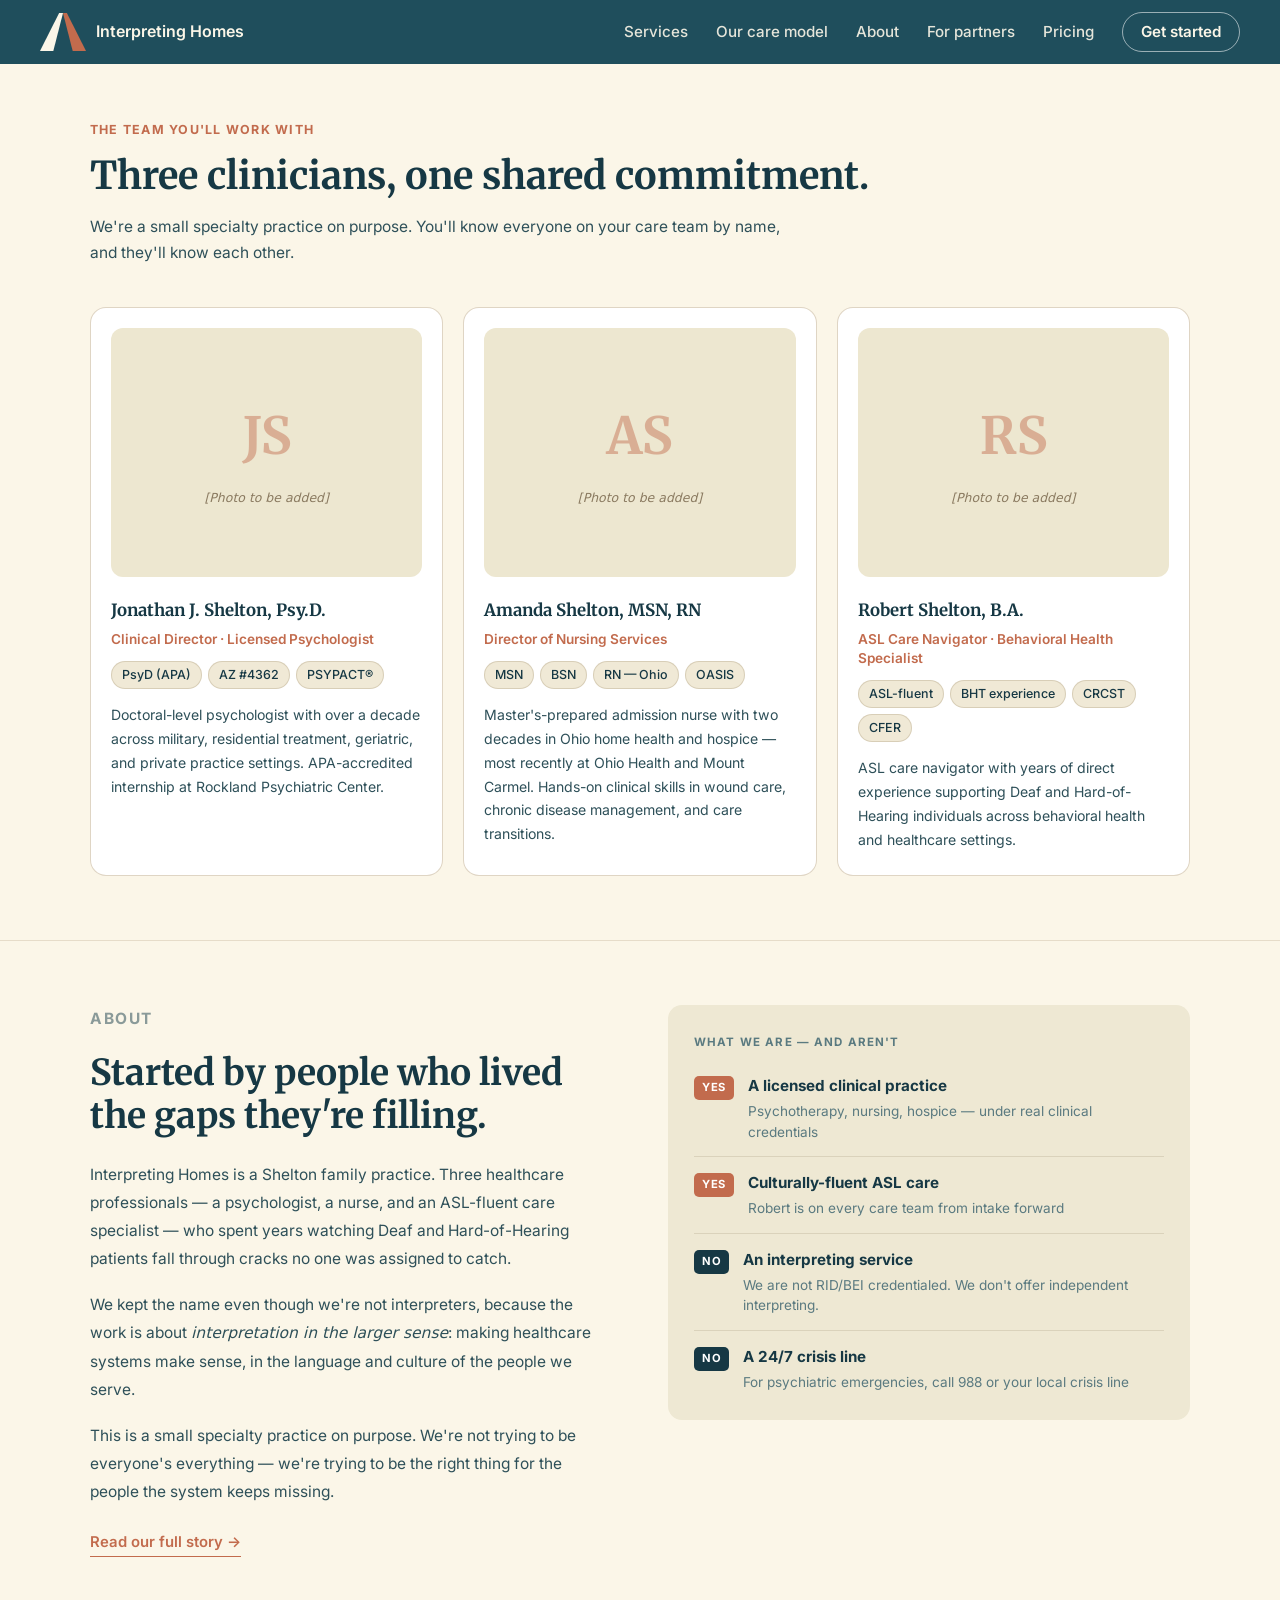
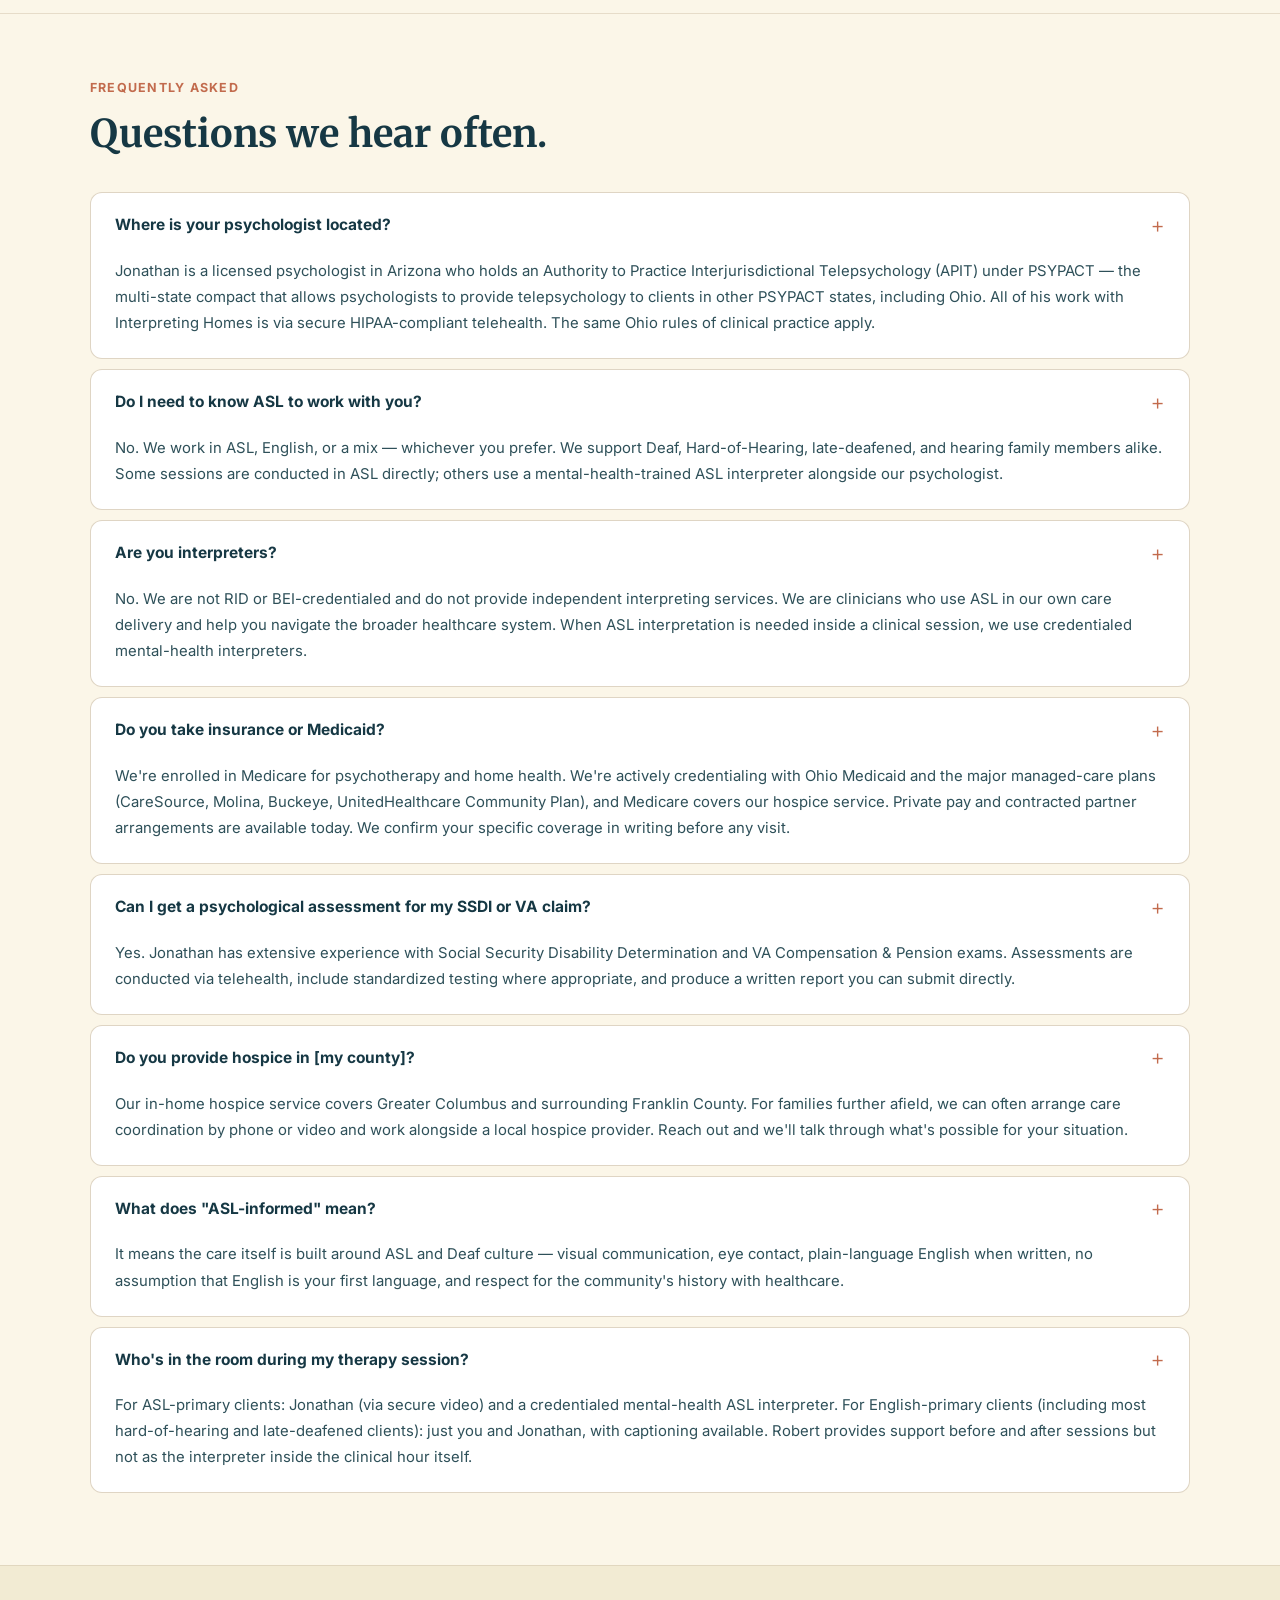
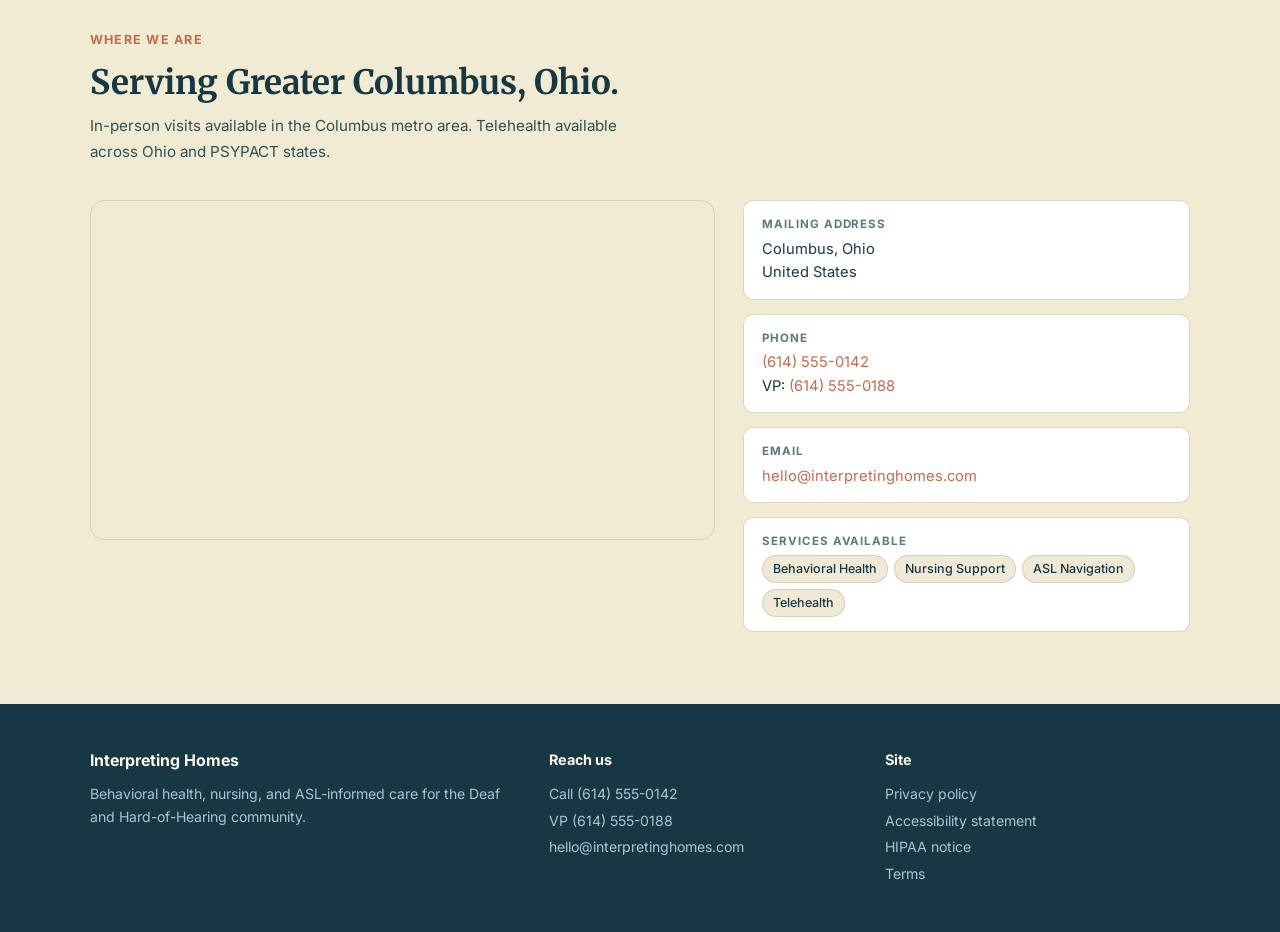
==== commit 115a7cb1: "Adding two new pages ourCareModel and pricing" ====
--- a/about.html
+++ b/about.html
@@ -537,8 +537,10 @@
       </a>
       <nav>
         <a href="services.html">Services</a>
+        <a href="ourCareModel.html">Our care model</a>
         <a href="about.html">About</a>
         <a href="partners.html">For partners</a>
+        <a href="pricing.html">Pricing</a>
         <a href="get-started.html" class="nav-cta">Get started</a>
       </nav>
     </header>
